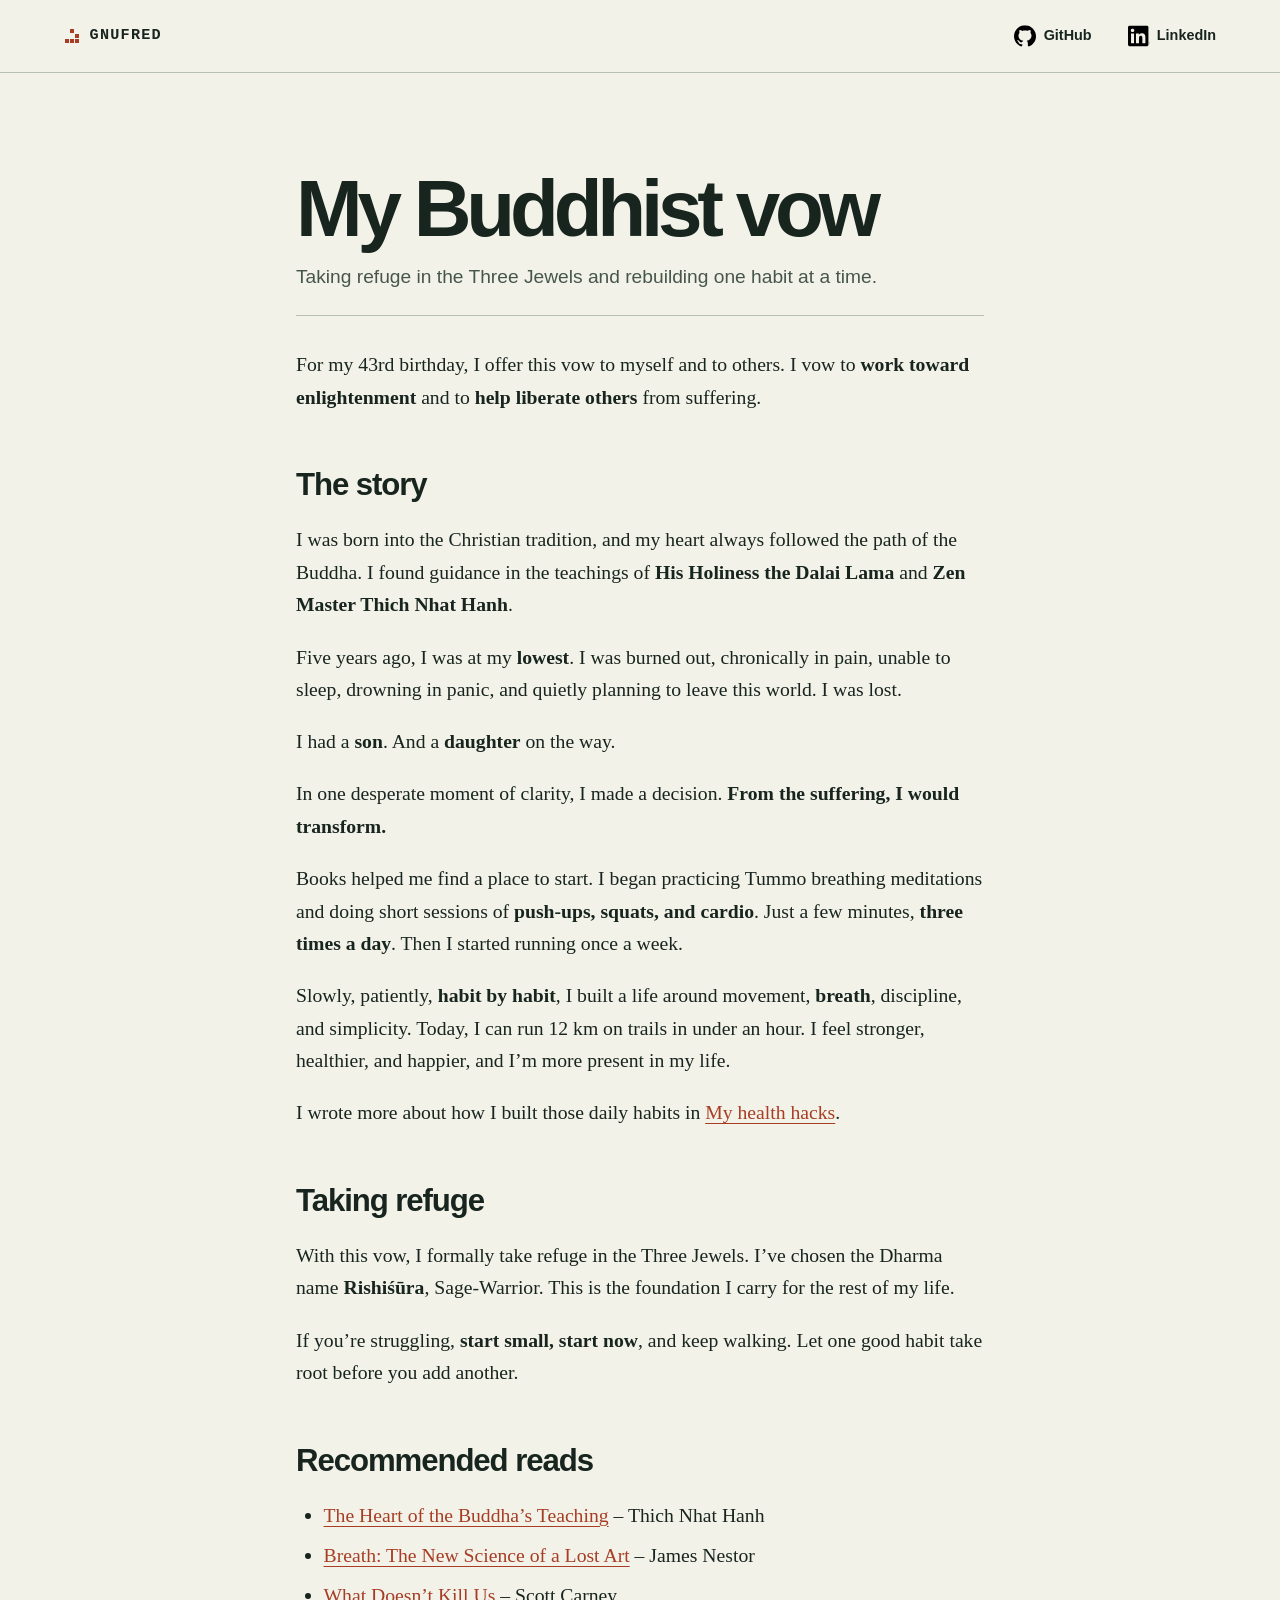
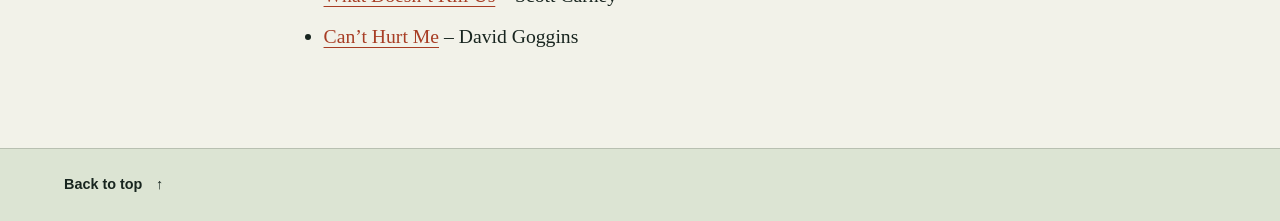
==== docs/buddhist-vow.html @ f377733b "Rename sadhaka" ====
<!doctype html>
<html lang="en">
<head>
  <meta charset="utf-8">
  <meta name="viewport" content="width=device-width, initial-scale=1">
  <meta name="description" content="Taking refuge in the Three Jewels and rebuilding one habit at a time.">
  <meta name="theme-color" content="#f2f2e9" media="(prefers-color-scheme: light)">
  <meta name="theme-color" content="#141e19" media="(prefers-color-scheme: dark)">
  <title>My Buddhist vow · GNUFRED</title>
  <link rel="icon" type="image/png" href="favicon.png">
  <link rel="stylesheet" href="styles.css">
</head>
<body id="top" class="article-page">
  <a class="skip" href="#article">Skip to article</a>
  <header class="site-header">
    <div class="wrap site-bar">
      <a class="wordmark" href="index.html" aria-label="GNUFRED portfolio">GNUFRED</a>
      <nav class="site-links" aria-label="Profile links">
        <a href="https://github.com/gnufred">
          <img class="profile-icon" src="logos/github.svg" alt="" width="22" height="22">
          GitHub
        </a>
        <a href="https://www.linkedin.com/in/gnufred/">
          <img class="profile-icon" src="logos/linkedin.svg" alt="" width="22" height="22">
          LinkedIn
        </a>
      </nav>
    </div>
  </header>

  <main id="article" tabindex="-1">
    <article class="wrap article-content" aria-labelledby="article-title">
      <header class="article-header">
        <h1 id="article-title">My Buddhist vow</h1>
        <p>Taking refuge in the Three Jewels and rebuilding one habit at a time.</p>
      </header>
      <div class="prose">
        <p>For my 43rd birthday, I offer this vow to myself and to others. I vow to <strong>work toward enlightenment</strong> and to <strong>help liberate others</strong> from suffering.</p>
        <h2 id="the-story">The story</h2>
        <p>I was born into the Christian tradition, and my heart always followed the path of the Buddha. I found guidance in the teachings of <strong>His Holiness the Dalai Lama</strong> and <strong>Zen Master Thich Nhat Hanh</strong>.</p>
        <p>Five years ago, I was at my <strong>lowest</strong>. I was burned out, chronically in pain, unable to sleep, drowning in panic, and quietly planning to leave this world. I was lost.</p>
        <p>I had a <strong>son</strong>. And a <strong>daughter</strong> on the way.</p>
        <p>In one desperate moment of clarity, I made a decision. <strong>From the suffering, I would transform.</strong></p>
        <p>Books helped me find a place to start. I began practicing Tummo breathing meditations and doing short sessions of <strong>push-ups, squats, and cardio</strong>. Just a few minutes, <strong>three times a day</strong>. Then I started running once a week.</p>
        <p>Slowly, patiently, <strong>habit by habit</strong>, I built a life around movement, <strong>breath</strong>, discipline, and simplicity. Today, I can run 12 km on trails in under an hour. I feel stronger, healthier, and happier, and I’m more present in my life.</p>
        <p>I wrote more about how I built those daily habits in <a href="health-hacks.html">My health hacks</a>.</p>
        <h2 id="taking-refuge">Taking refuge</h2>
        <p>With this vow, I formally take refuge in the Three Jewels. I’ve chosen the Dharma name <strong>Rishiśūra</strong>, Sage-Warrior. This is the foundation I carry for the rest of my life.</p>
        <p>If you’re struggling, <strong>start small, start now</strong>, and keep walking. Let one good habit take root before you add another.</p>
        <h2 id="recommended-reads">Recommended reads</h2>
        <ul>
        <li><a href="https://plumvillage.org/books/the-heart-of-the-buddhas-teaching">The Heart of the Buddha’s Teaching</a> – Thich Nhat Hanh</li>
        <li><a href="https://www.mrjamesnestor.com/">Breath: The New Science of a Lost Art</a> – James Nestor</li>
        <li><a href="https://www.scottcarney.com/what-doesnt-kill-us">What Doesn’t Kill Us</a> – Scott Carney</li>
        <li><a href="https://www.fnac.com/livre-numerique/a14618738/David-Goggins-Can-t-Hurt-Me">Can’t Hurt Me</a> – David Goggins</li>
        </ul>
      </div>
    </article>
  </main>

  <footer class="site-footer">
    <nav class="wrap site-bar" aria-label="Footer navigation">
      <a href="#top">Back to top&nbsp;<span aria-hidden="true">↑</span></a>
    </nav>
  </footer>
</body>
</html>
---- docs/styles.css ----
:root {
  color-scheme: light;
  --paper: #f2f2e9;
  --ink: #18251f;
  --muted: #46564b;
  --line: #b8c0b1;
  --sage: #dce4d3;
  --moss: #304737;
  --pine: #1b3027;
  --orange: #a73d24;
  --light: #f2f4eb;
  --light-muted: #c6d3c4;
  --button-bg: var(--pine);
  --button-hover: var(--moss);
  --button-ink: var(--light);
  --portrait-line: #a9b6a3;
  --fact-line: #a3b09e;
  --sans: "Helvetica Neue", Arial, sans-serif;
  --mono: "SFMono-Regular", Consolas, "Liberation Mono", monospace;
  --gutter: clamp(1.25rem, 5vw, 4rem);
}

@media screen and (prefers-color-scheme: dark) {
  :root {
    color-scheme: dark;
    --paper: #141e19;
    --ink: #f1f3e9;
    --muted: #bac9bc;
    --line: #4b5e51;
    --sage: #26372d;
    --orange: #efa181;
    --moss: #c4d7bf;
    --pine: #192c23;
    --button-bg: #c4d7bf;
    --button-hover: #d9e7d5;
    --button-ink: #18251f;
    --portrait-line: #526459;
    --fact-line: #596b5d;
  }

  .credential-icon, .profile-icon { filter: invert(1); }
}

*, *::before, *::after { box-sizing: border-box; }

body {
  margin: 0;
  background: var(--paper);
  color: var(--ink);
  font-family: var(--sans);
  line-height: 1.5;
}

a { color: inherit; }

a:focus-visible {
  outline: 2px solid currentColor;
  outline-offset: 5px;
}

.wrap {
  width: min(100% - 2 * var(--gutter), var(--content-width, 73rem));
  margin-inline: auto;
}

.skip {
  position: absolute;
  z-index: 1;
  top: -5rem;
  left: 1rem;
  padding: .65rem 1rem;
  background: var(--ink);
  color: var(--paper);
}

.skip:focus { top: 1rem; }

.home-page .skip {
  z-index: 2;
  background: var(--pine);
  color: var(--light);
}

/* Site header and footer */

.site-header { border-bottom: 1px solid var(--line); }

.site-bar {
  display: flex;
  flex-wrap: wrap;
  align-items: center;
  justify-content: space-between;
  gap: .5rem 2rem;
  min-height: 4.5rem;
}

.site-links {
  display: flex;
  flex-wrap: wrap;
  align-items: center;
  gap: clamp(.75rem, 3vw, 2.25rem);
}

.site-links a, .site-footer a {
  display: inline-flex;
  align-items: center;
  min-height: 2.75rem;
  font-size: .9rem;
  font-weight: 700;
  text-decoration: none;
}

.site-links a { gap: .45rem; }
.profile-icon { flex: none; }

.site-links a:hover, .site-footer a:hover { text-decoration: underline; }

.wordmark {
  display: inline-flex;
  width: fit-content;
  align-items: center;
  gap: .6rem;
  font: 700 .95rem/1 var(--mono);
  letter-spacing: .08em;
  text-decoration: none;
}

.wordmark::before, .story-mark::before {
  content: "";
  flex: none;
  width: 16px;
  height: 16px;
  background: currentColor;
  mask: url("glider.svg") center no-repeat;
}

.wordmark::before { color: var(--orange); }
.article-page .wordmark { min-height: 2.75rem; }

.article-page .site-bar {
  gap: 0 .75rem;
  padding-block: .4rem;
}

.article-page .site-links { gap: 0 clamp(.65rem, 3vw, 2.25rem); }
.article-page .site-footer a { gap: .6rem; }

.article-page .site-footer {
  border-top: 1px solid var(--line);
  background: var(--sage);
}

.site-footer .site-bar { justify-content: flex-start; }

.home-page .site-footer .site-bar {
  min-height: 5.25rem;
  padding-block: .5rem;
}

/* Homepage */

:where(.home-page) :is(h1, h2, h3, p, figure, dl, dd) { margin: 0; }

.hero {
  display: grid;
  grid-template-columns: minmax(0, 1.22fr) minmax(0, 1fr);
  align-items: center;
  gap: clamp(2rem, 7vw, 6rem);
  padding-block: clamp(3.25rem, 7vw, 6rem);
}

.overline {
  font: 700 1.5rem/1.5 var(--mono);
  letter-spacing: .095em;
  text-transform: uppercase;
  display: flex;
  align-items: baseline;
  gap: .65rem;
  color: var(--moss);
}

.overline::before {
  content: "";
  flex: 0 0 1.55rem;
  height: 2px;
  background: var(--orange);
  transform: translateY(-.25em);
  transform: translateY(calc(1px - .5cap));
}

.hero h1 {
  margin-block: .2em .23em;
  font-size: clamp(5rem, 10.6vw, 10rem);
  line-height: .86;
  letter-spacing: -.087em;
}

.hero h1 span { display: block; }
.hero h1 b { color: var(--orange); }

.hero-description {
  max-width: 32ch;
  margin-block: 1.9rem 1.6rem;
  color: var(--muted);
  font-size: clamp(1.06rem, 1.8vw, 1.28rem);
  line-height: 1.5;
}

.primary-link {
  display: inline-flex;
  align-items: center;
  justify-content: space-between;
  gap: 1.5rem;
  min-height: 3rem;
  padding: .7rem 1rem;
  background: var(--button-bg);
  color: var(--button-ink);
  font-size: .9rem;
  font-weight: 700;
  text-decoration: none;
}

.primary-link:hover { background: var(--button-hover); }
.primary-link:focus-visible { outline-color: var(--ink); }

.portrait {
  width: min(100%, 28rem);
  justify-self: end;
}

.portrait-frame {
  position: relative;
  isolation: isolate;
  padding: 0 1rem 1rem 0;
}

.portrait-frame::before {
  content: "";
  position: absolute;
  inset: 1rem 0 0 1rem;
  z-index: -1;
  border: 1px solid var(--portrait-line);
  background: repeating-linear-gradient(135deg, transparent 0 6px, var(--portrait-line) 6px 7px);
}

.portrait-tint {
  overflow: hidden;
  aspect-ratio: 1.06;
  background: #c5d8bb;
}

.portrait img {
  display: block;
  width: 100%;
  height: 100%;
  object-fit: cover;
  object-position: center 42%;
  filter: grayscale(1) contrast(1.05);
  mix-blend-mode: multiply;
}

.credentials {
  padding-block: 2.1rem clamp(3.5rem, 7vw, 5.25rem);
  border-top: 1px solid var(--line);
}

.section-title {
  font-size: clamp(2.1rem, 4.5vw, 3.55rem);
  line-height: .99;
  letter-spacing: -.065em;
}

.credential-list {
  margin: 1.6rem 0 0;
  padding: 0;
  list-style: none;
}

.credential {
  display: grid;
  grid-template-columns: 2.5rem minmax(0, 1fr);
  align-items: center;
  gap: clamp(.75rem, 2vw, 1.25rem);
  padding-block: .9rem;
}

.credential-icon { justify-self: center; }

.credential h3 {
  font-size: clamp(1.05rem, 2vw, 1.35rem);
  line-height: 1.25;
  letter-spacing: -.025em;
}

.credential h3 a {
  text-decoration-color: var(--line);
  text-underline-offset: .16em;
}

.credential h3 a:is(:hover, :focus-visible) {
  color: var(--orange);
  text-decoration-color: currentColor;
}

.credential-meta {
  margin-top: .2rem;
  color: var(--muted);
  font-size: .9rem;
}

.story-title {
  font-size: clamp(1.45rem, 3vw, 2.05rem);
  font-weight: 700;
  line-height: 1.15;
  letter-spacing: -.035em;
}

.writing {
  padding-block: clamp(3.35rem, 7vw, 5.5rem);
  background: var(--pine);
  color: var(--light);
}

.section-grid {
  display: grid;
  grid-template-columns: minmax(0, 1fr) minmax(0, 2.2fr);
  align-items: start;
  gap: 1.6rem clamp(2rem, 5vw, 4rem);
}

.stories { border-top: 1px solid #718676; }

.story-link {
  display: grid;
  grid-template-columns: minmax(0, 1fr) auto;
  align-items: center;
  gap: .25rem 1rem;
  padding-block: 1.25rem;
  border-bottom: 1px solid #718676;
  text-decoration: none;
}

.story-link:hover .story-title { text-decoration: underline; text-underline-offset: .16em; }

.story-description {
  grid-column: 1;
  color: var(--light-muted);
  font-size: .95rem;
}

.story-mark {
  display: grid;
  place-items: center;
  grid-column: 2;
  grid-row: 1 / span 2;
  width: 2.25rem;
  height: 2.25rem;
  border: 1px solid #718676;
  border-radius: 50%;
}

.story-link:is(:hover, :focus-visible) .story-mark {
  border-color: var(--light);
  background: var(--light);
  color: var(--pine);
}

.about {
  padding-block: clamp(3.35rem, 7vw, 5.5rem);
  background: var(--sage);
}

.facts {
  display: grid;
  grid-template-columns: repeat(3, minmax(0, 1fr));
  gap: 1.3rem 1rem;
}

.facts div {
  display: flex;
  flex-direction: column-reverse;
  justify-content: flex-end;
  gap: .25rem;
  padding-top: .75rem;
  border-top: 1px solid var(--fact-line);
}

.facts dt { color: var(--muted); font-size: .9rem; }

.facts dd {
  font-size: clamp(1.7rem, 3.3vw, 2.6rem);
  font-weight: 700;
  line-height: 1.1;
  letter-spacing: -.055em;
  font-variant-numeric: tabular-nums;
}

/* Articles */

.article-content {
  --content-width: 43rem;
  padding-block: clamp(2.75rem, 8vw, 6rem);
  overflow-wrap: anywhere;
}

.article-header {
  margin-bottom: 2rem;
  padding-bottom: 1.5rem;
  border-bottom: 1px solid var(--line);
}

.article-header h1 {
  margin: 0;
  font-size: clamp(2.65rem, 7vw, 5rem);
  line-height: .99;
  letter-spacing: -.065em;
}

.article-header p {
  margin: .9rem 0 0;
  color: var(--muted);
  font-size: clamp(1rem, 2.25vw, 1.2rem);
}

.prose {
  font: clamp(1.1rem, 2.4vw, 1.23rem)/1.65 Georgia, "Times New Roman", serif;
}

.prose :is(h2, h3) {
  margin: 1.7em 0 .45em;
  font-family: var(--sans);
  line-height: 1.2;
  letter-spacing: -.035em;
}

.prose h2 { font-size: clamp(1.45rem, 3.5vw, 1.95rem); }
.prose h3 { font-size: 1.25rem; }
.prose > :first-child { margin-top: 0; }
.prose > :last-child { margin-bottom: 0; }
.prose :is(ul, ol) { padding-inline-start: 1.4em; }
.prose li + li { margin-top: .4em; }

.prose a {
  color: var(--orange);
  text-underline-offset: .18em;
}

.prose a:hover { text-decoration-thickness: .13em; }

.prose hr {
  margin-block: 2rem;
  border: 0;
  border-top: 1px solid var(--line);
}

@media (max-width: 53rem) {
  .hero { gap: 2rem; }
  .hero h1 { font-size: clamp(4.6rem, 11.8vw, 7rem); }
  .section-grid { grid-template-columns: 1fr; }
}

@media (max-width: 38rem) {
  .hero { grid-template-columns: 1fr; }
  .hero h1 { font-size: clamp(4.3rem, 15vw, 6rem); }
  .portrait { width: min(100%, 24rem); justify-self: start; }
  .facts { grid-template-columns: repeat(2, minmax(0, 1fr)); }
}

@media (max-width: 28rem) {
  .home-page .site-header .site-bar { column-gap: .65rem; }
  .home-page .site-header .site-links { gap: .65rem; }
}

@media print {
  .home-page {
    --paper: white;
    --ink: black;
    --muted: #333;
    --sage: white;
    --pine: white;
    --light: black;
    --light-muted: #333;
  }

  .article-page { background: white; color: black; }
  .site-header, .skip, .primary-link, .story-mark, .article-page .site-footer { display: none; }
  .hero, .writing, .about { padding-block: 1rem; }
  .hero h1 { font-size: 4.5rem; }
  .article-content { padding-block: 0; }
}
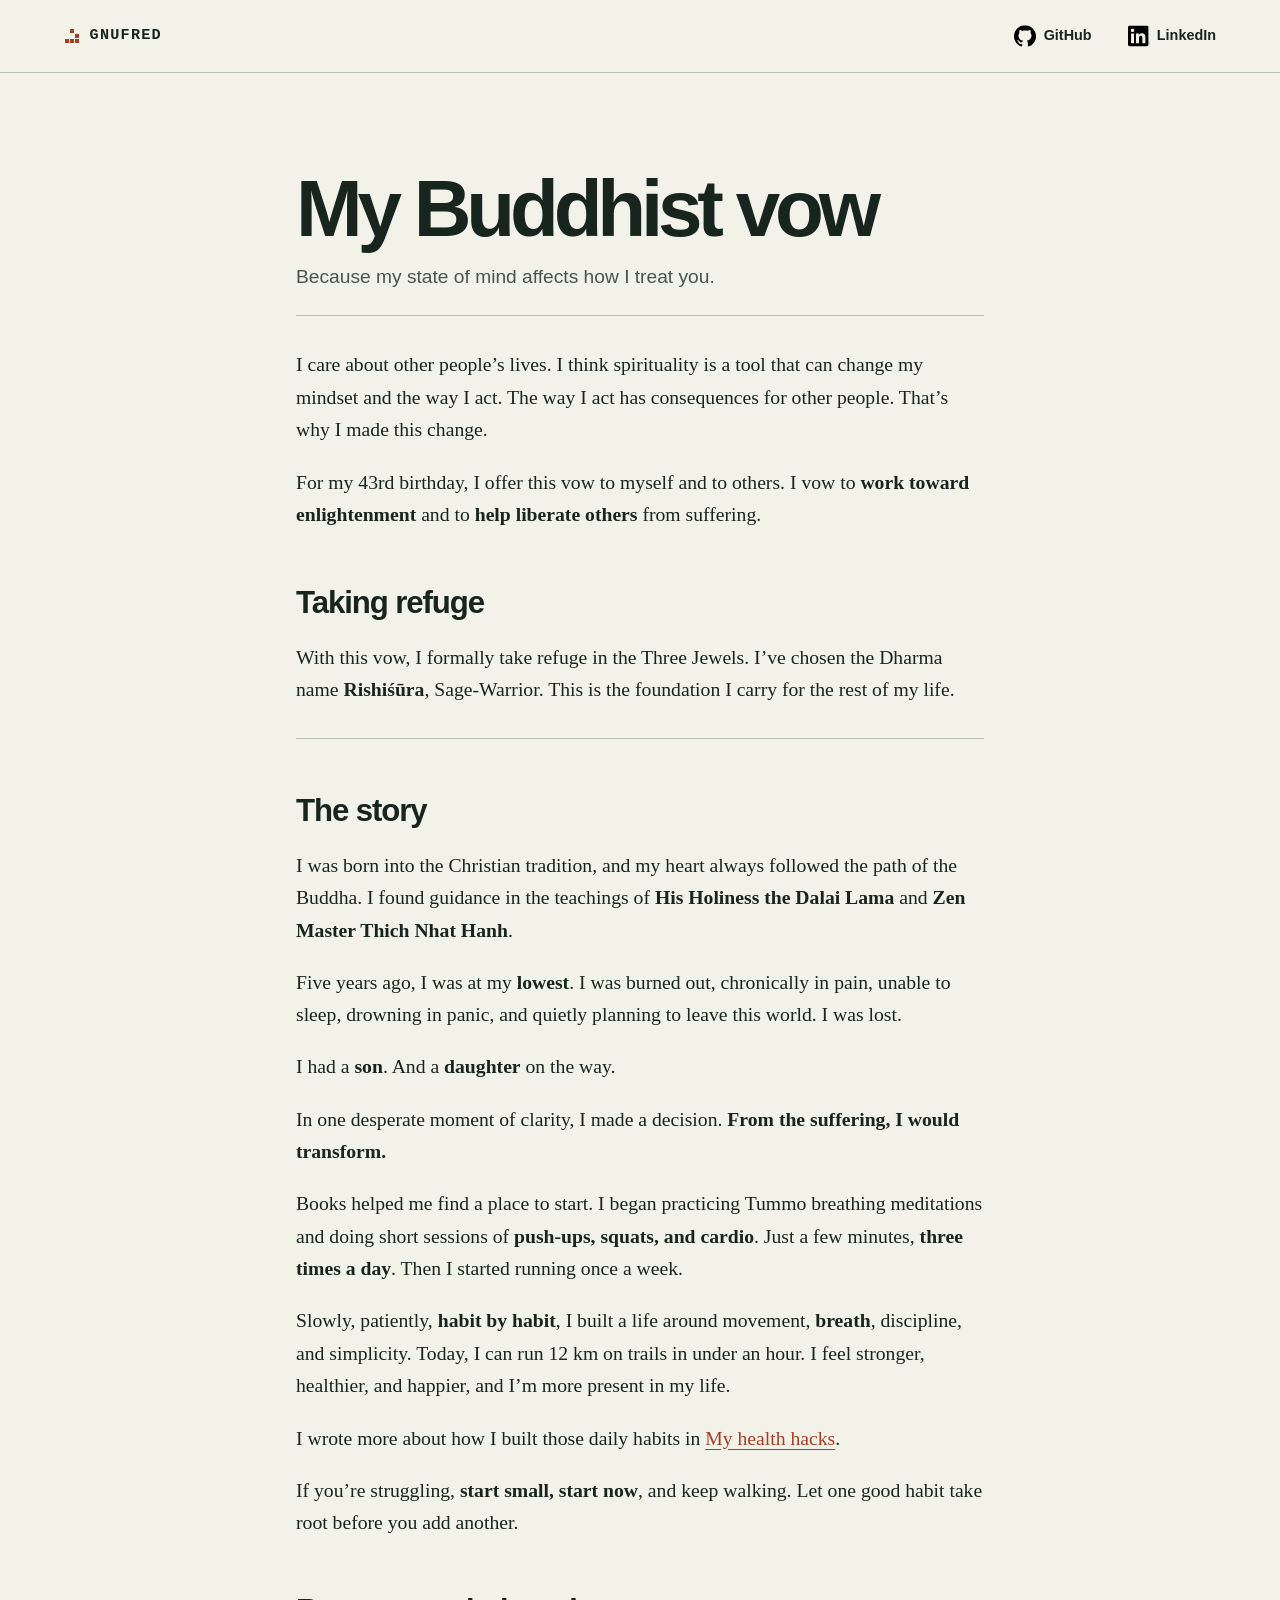
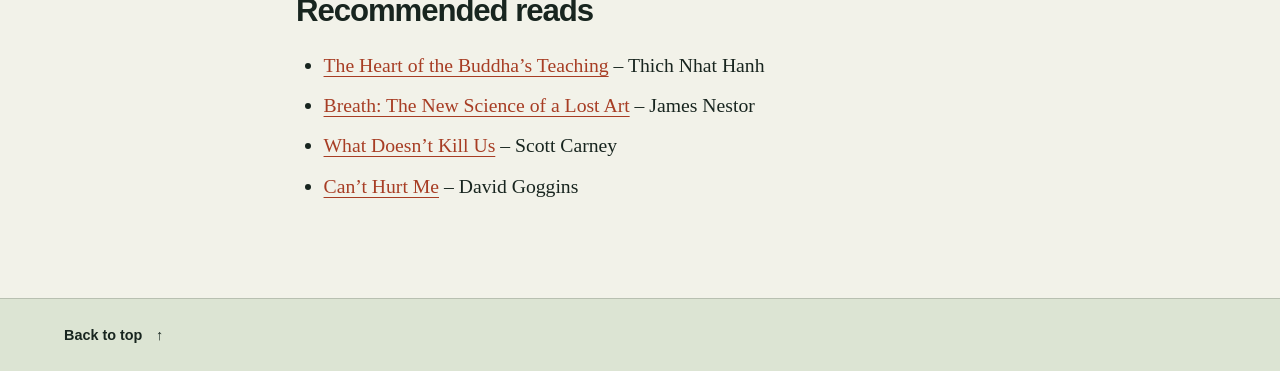
==== commit 65e27794: "Reworked my buddhist explainer" ====
--- a/docs/buddhist-vow.html
+++ b/docs/buddhist-vow.html
@@ -3,7 +3,7 @@
 <head>
   <meta charset="utf-8">
   <meta name="viewport" content="width=device-width, initial-scale=1">
-  <meta name="description" content="Taking refuge in the Three Jewels and rebuilding one habit at a time.">
+  <meta name="description" content="Because my state of mind affects how I treat you.">
   <meta name="theme-color" content="#f2f2e9" media="(prefers-color-scheme: light)">
   <meta name="theme-color" content="#141e19" media="(prefers-color-scheme: dark)">
   <title>My Buddhist vow · GNUFRED</title>
@@ -32,10 +32,14 @@
     <article class="wrap article-content" aria-labelledby="article-title">
       <header class="article-header">
         <h1 id="article-title">My Buddhist vow</h1>
-        <p>Taking refuge in the Three Jewels and rebuilding one habit at a time.</p>
+        <p>Because my state of mind affects how I treat you.</p>
       </header>
       <div class="prose">
+        <p>I care about other people’s lives. I think spirituality is a tool that can change my mindset and the way I act. The way I act has consequences for other people. That’s why I made this change.</p>
         <p>For my 43rd birthday, I offer this vow to myself and to others. I vow to <strong>work toward enlightenment</strong> and to <strong>help liberate others</strong> from suffering.</p>
+        <h2 id="taking-refuge">Taking refuge</h2>
+        <p>With this vow, I formally take refuge in the Three Jewels. I’ve chosen the Dharma name <strong>Rishiśūra</strong>, Sage-Warrior. This is the foundation I carry for the rest of my life.</p>
+        <hr>
         <h2 id="the-story">The story</h2>
         <p>I was born into the Christian tradition, and my heart always followed the path of the Buddha. I found guidance in the teachings of <strong>His Holiness the Dalai Lama</strong> and <strong>Zen Master Thich Nhat Hanh</strong>.</p>
         <p>Five years ago, I was at my <strong>lowest</strong>. I was burned out, chronically in pain, unable to sleep, drowning in panic, and quietly planning to leave this world. I was lost.</p>
@@ -44,8 +48,6 @@
         <p>Books helped me find a place to start. I began practicing Tummo breathing meditations and doing short sessions of <strong>push-ups, squats, and cardio</strong>. Just a few minutes, <strong>three times a day</strong>. Then I started running once a week.</p>
         <p>Slowly, patiently, <strong>habit by habit</strong>, I built a life around movement, <strong>breath</strong>, discipline, and simplicity. Today, I can run 12 km on trails in under an hour. I feel stronger, healthier, and happier, and I’m more present in my life.</p>
         <p>I wrote more about how I built those daily habits in <a href="health-hacks.html">My health hacks</a>.</p>
-        <h2 id="taking-refuge">Taking refuge</h2>
-        <p>With this vow, I formally take refuge in the Three Jewels. I’ve chosen the Dharma name <strong>Rishiśūra</strong>, Sage-Warrior. This is the foundation I carry for the rest of my life.</p>
         <p>If you’re struggling, <strong>start small, start now</strong>, and keep walking. Let one good habit take root before you add another.</p>
         <h2 id="recommended-reads">Recommended reads</h2>
         <ul>
--- a/docs/styles.css
+++ b/docs/styles.css
@@ -195,14 +195,14 @@
   letter-spacing: -.087em;
 }
 
-.hero h1 span { display: block; }
 .hero h1 b { color: var(--orange); }
 
 .hero-description {
   max-width: 32ch;
   margin-block: 1.9rem 1.6rem;
   color: var(--muted);
-  font-size: clamp(1.06rem, 1.8vw, 1.28rem);
+  color: color-mix(in srgb, var(--muted) 75%, var(--ink));
+  font-size: clamp(1.125rem, 2vw, 1.4rem);
   line-height: 1.5;
 }
 
@@ -224,7 +224,7 @@
 .primary-link:focus-visible { outline-color: var(--ink); }
 
 .portrait {
-  width: min(100%, 28rem);
+  width: min(100%, 22rem);
   justify-self: end;
 }
 
@@ -315,7 +315,7 @@
   letter-spacing: -.035em;
 }
 
-.writing {
+.more {
   padding-block: clamp(3.35rem, 7vw, 5.5rem);
   background: var(--pine);
   color: var(--light);
@@ -462,7 +462,7 @@
 @media (max-width: 38rem) {
   .hero { grid-template-columns: 1fr; }
   .hero h1 { font-size: clamp(4.3rem, 15vw, 6rem); }
-  .portrait { width: min(100%, 24rem); justify-self: start; }
+  .portrait { width: min(100%, 20rem); justify-self: start; }
   .facts { grid-template-columns: repeat(2, minmax(0, 1fr)); }
 }
 
@@ -484,7 +484,7 @@
 
   .article-page { background: white; color: black; }
   .site-header, .skip, .primary-link, .story-mark, .article-page .site-footer { display: none; }
-  .hero, .writing, .about { padding-block: 1rem; }
+  .hero, .more, .about { padding-block: 1rem; }
   .hero h1 { font-size: 4.5rem; }
   .article-content { padding-block: 0; }
 }
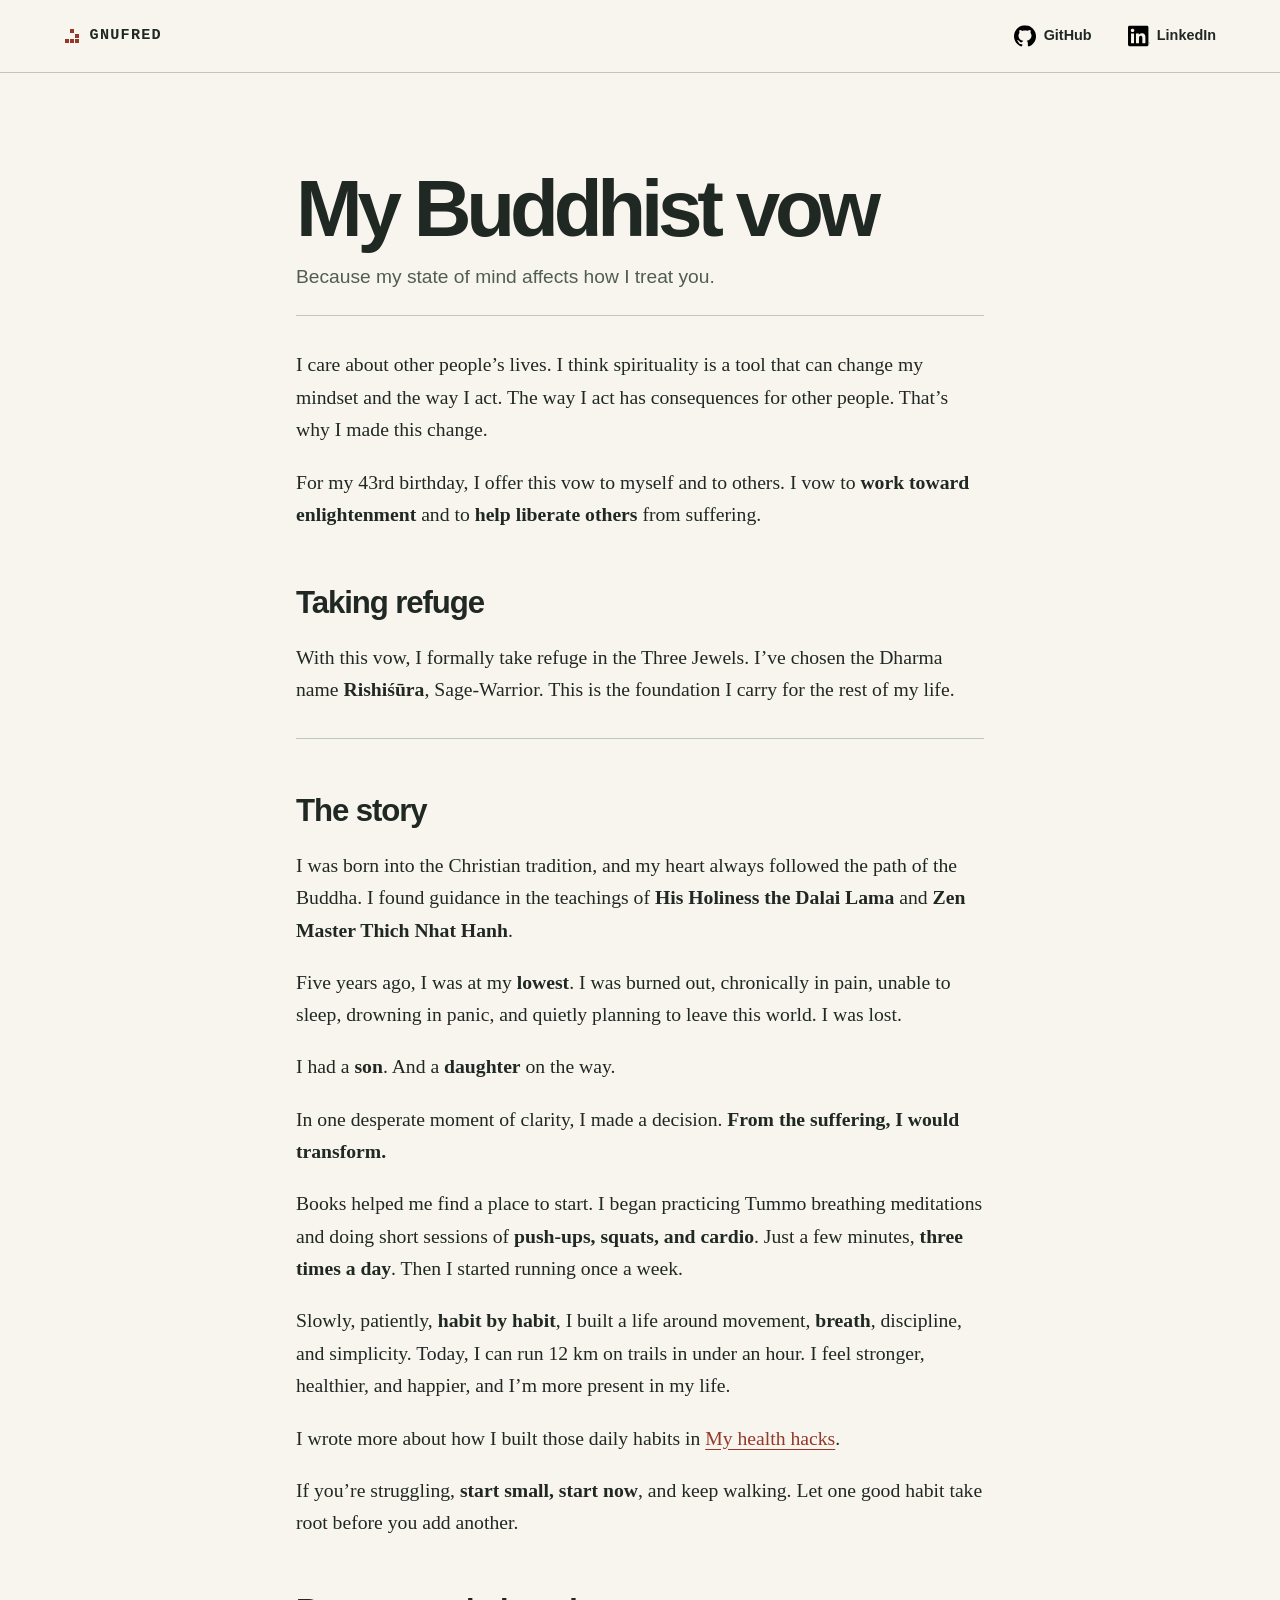
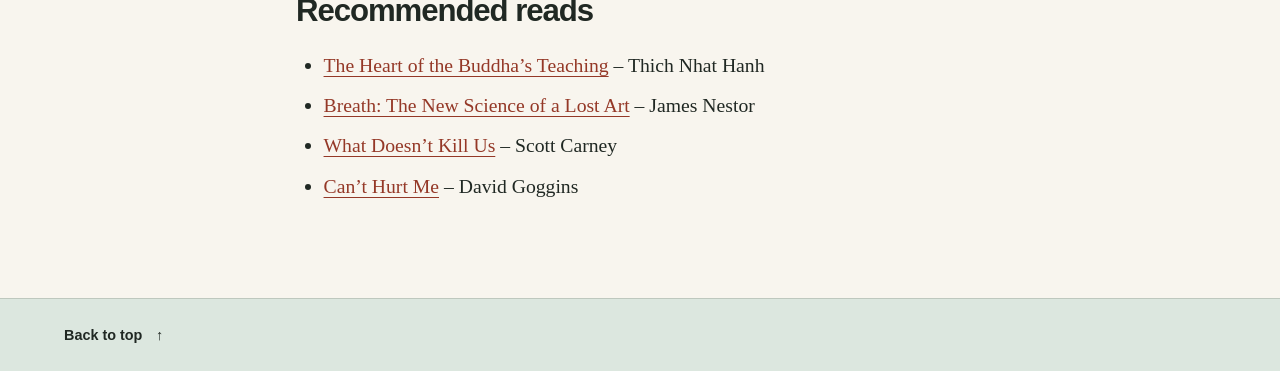
==== commit 4cc50082: "Refine light and dark color palettes" ====
--- a/docs/buddhist-vow.html
+++ b/docs/buddhist-vow.html
@@ -4,8 +4,8 @@
   <meta charset="utf-8">
   <meta name="viewport" content="width=device-width, initial-scale=1">
   <meta name="description" content="Because my state of mind affects how I treat you.">
-  <meta name="theme-color" content="#f2f2e9" media="(prefers-color-scheme: light)">
-  <meta name="theme-color" content="#141e19" media="(prefers-color-scheme: dark)">
+  <meta name="theme-color" content="#f8f5ee" media="(prefers-color-scheme: light)">
+  <meta name="theme-color" content="#191d1b" media="(prefers-color-scheme: dark)">
   <title>My Buddhist vow · GNUFRED</title>
   <link rel="icon" type="image/png" href="favicon.png">
   <link rel="stylesheet" href="styles.css">
--- a/docs/styles.css
+++ b/docs/styles.css
@@ -1,20 +1,25 @@
 :root {
   color-scheme: light;
-  --paper: #f2f2e9;
-  --ink: #18251f;
-  --muted: #46564b;
-  --line: #b8c0b1;
-  --sage: #dce4d3;
-  --moss: #304737;
-  --pine: #1b3027;
-  --orange: #a73d24;
-  --light: #f2f4eb;
-  --light-muted: #c6d3c4;
+  --paper: #f8f5ee;
+  --ink: #202823;
+  --muted: #4f5d54;
+  --line: #bec8be;
+  --sage: #dce7df;
+  --moss: #345244;
+  --pine: #203d32;
+  --orange: #943827;
+  --light: #f6f4eb;
+  --light-muted: #ccd9d1;
   --button-bg: var(--pine);
   --button-hover: var(--moss);
   --button-ink: var(--light);
-  --portrait-line: #a9b6a3;
-  --fact-line: #a3b09e;
+  --portrait-line: #a8b7ab;
+  --portrait-tint: #ccd9c7;
+  --fact-line: #aab9ae;
+  --credential-underline: #6c7b71;
+  --story-line: #879b8e;
+  --story-accent: #f4aa8b;
+  --link-visited: #795770;
   --sans: "Helvetica Neue", Arial, sans-serif;
   --mono: "SFMono-Regular", Consolas, "Liberation Mono", monospace;
   --gutter: clamp(1.25rem, 5vw, 4rem);
@@ -23,19 +28,22 @@
 @media screen and (prefers-color-scheme: dark) {
   :root {
     color-scheme: dark;
-    --paper: #141e19;
-    --ink: #f1f3e9;
-    --muted: #bac9bc;
-    --line: #4b5e51;
-    --sage: #26372d;
-    --orange: #efa181;
-    --moss: #c4d7bf;
-    --pine: #192c23;
+    --paper: #191d1b;
+    --ink: #f0eee6;
+    --muted: #b9c5bc;
+    --line: #4c5b52;
+    --sage: #26322b;
+    --orange: #f4aa8b;
+    --moss: #b0c9ba;
+    --pine: #2b463a;
     --button-bg: #c4d7bf;
     --button-hover: #d9e7d5;
     --button-ink: #18251f;
-    --portrait-line: #526459;
-    --fact-line: #596b5d;
+    --portrait-line: #56685d;
+    --portrait-tint: #acbfae;
+    --fact-line: #5d7065;
+    --credential-underline: #90a497;
+    --link-visited: #b79cc4;
   }
 
   .credential-icon, .profile-icon { filter: invert(1); }
@@ -54,7 +62,7 @@
 a { color: inherit; }
 
 a:focus-visible {
-  outline: 2px solid currentColor;
+  outline: 2px solid var(--ink);
   outline-offset: 5px;
 }
 
@@ -246,7 +254,7 @@
 .portrait-tint {
   overflow: hidden;
   aspect-ratio: 1.06;
-  background: #c5d8bb;
+  background: var(--portrait-tint);
 }
 
 .portrait img {
@@ -293,13 +301,15 @@
 }
 
 .credential h3 a {
-  text-decoration-color: var(--line);
+  text-decoration-line: underline;
+  text-decoration-color: var(--credential-underline);
   text-underline-offset: .16em;
 }
 
 .credential h3 a:is(:hover, :focus-visible) {
   color: var(--orange);
   text-decoration-color: currentColor;
+  text-decoration-thickness: .13em;
 }
 
 .credential-meta {
@@ -321,6 +331,8 @@
   color: var(--light);
 }
 
+.more a:focus-visible { outline-color: var(--light); }
+
 .section-grid {
   display: grid;
   grid-template-columns: minmax(0, 1fr) minmax(0, 2.2fr);
@@ -328,7 +340,7 @@
   gap: 1.6rem clamp(2rem, 5vw, 4rem);
 }
 
-.stories { border-top: 1px solid #718676; }
+.stories { border-top: 1px solid var(--story-line); }
 
 .story-link {
   display: grid;
@@ -336,11 +348,14 @@
   align-items: center;
   gap: .25rem 1rem;
   padding-block: 1.25rem;
-  border-bottom: 1px solid #718676;
+  border-bottom: 1px solid var(--story-line);
   text-decoration: none;
 }
 
-.story-link:hover .story-title { text-decoration: underline; text-underline-offset: .16em; }
+.story-link:is(:hover, :focus-visible) .story-title {
+  text-decoration: underline;
+  text-underline-offset: .16em;
+}
 
 .story-description {
   grid-column: 1;
@@ -355,8 +370,9 @@
   grid-row: 1 / span 2;
   width: 2.25rem;
   height: 2.25rem;
-  border: 1px solid #718676;
+  border: 1px solid var(--story-line);
   border-radius: 50%;
+  color: var(--story-accent);
 }
 
 .story-link:is(:hover, :focus-visible) .story-mark {
@@ -442,10 +458,12 @@
 
 .prose a {
   color: var(--orange);
+  text-decoration-line: underline;
   text-underline-offset: .18em;
 }
 
-.prose a:hover { text-decoration-thickness: .13em; }
+.prose a:visited { color: var(--link-visited); }
+.prose a:is(:hover, :focus-visible) { text-decoration-thickness: .13em; }
 
 .prose hr {
   margin-block: 2rem;
@@ -469,6 +487,19 @@
 @media (max-width: 28rem) {
   .home-page .site-header .site-bar { column-gap: .65rem; }
   .home-page .site-header .site-links { gap: .65rem; }
+}
+
+@media (forced-colors: active) {
+  .story-link .story-title {
+    text-decoration: underline;
+    text-underline-offset: .16em;
+  }
+
+  /* Keep the masked gliders visible in the user's palette. */
+  .wordmark::before, .story-mark::before {
+    forced-color-adjust: none;
+    background-color: LinkText;
+  }
 }
 
 @media print {
@@ -487,4 +518,6 @@
   .hero, .more, .about { padding-block: 1rem; }
   .hero h1 { font-size: 4.5rem; }
   .article-content { padding-block: 0; }
-}
+  .prose a, .prose a:visited { color: inherit; }
+  .credential h3 a { text-decoration-color: currentColor; }
+}
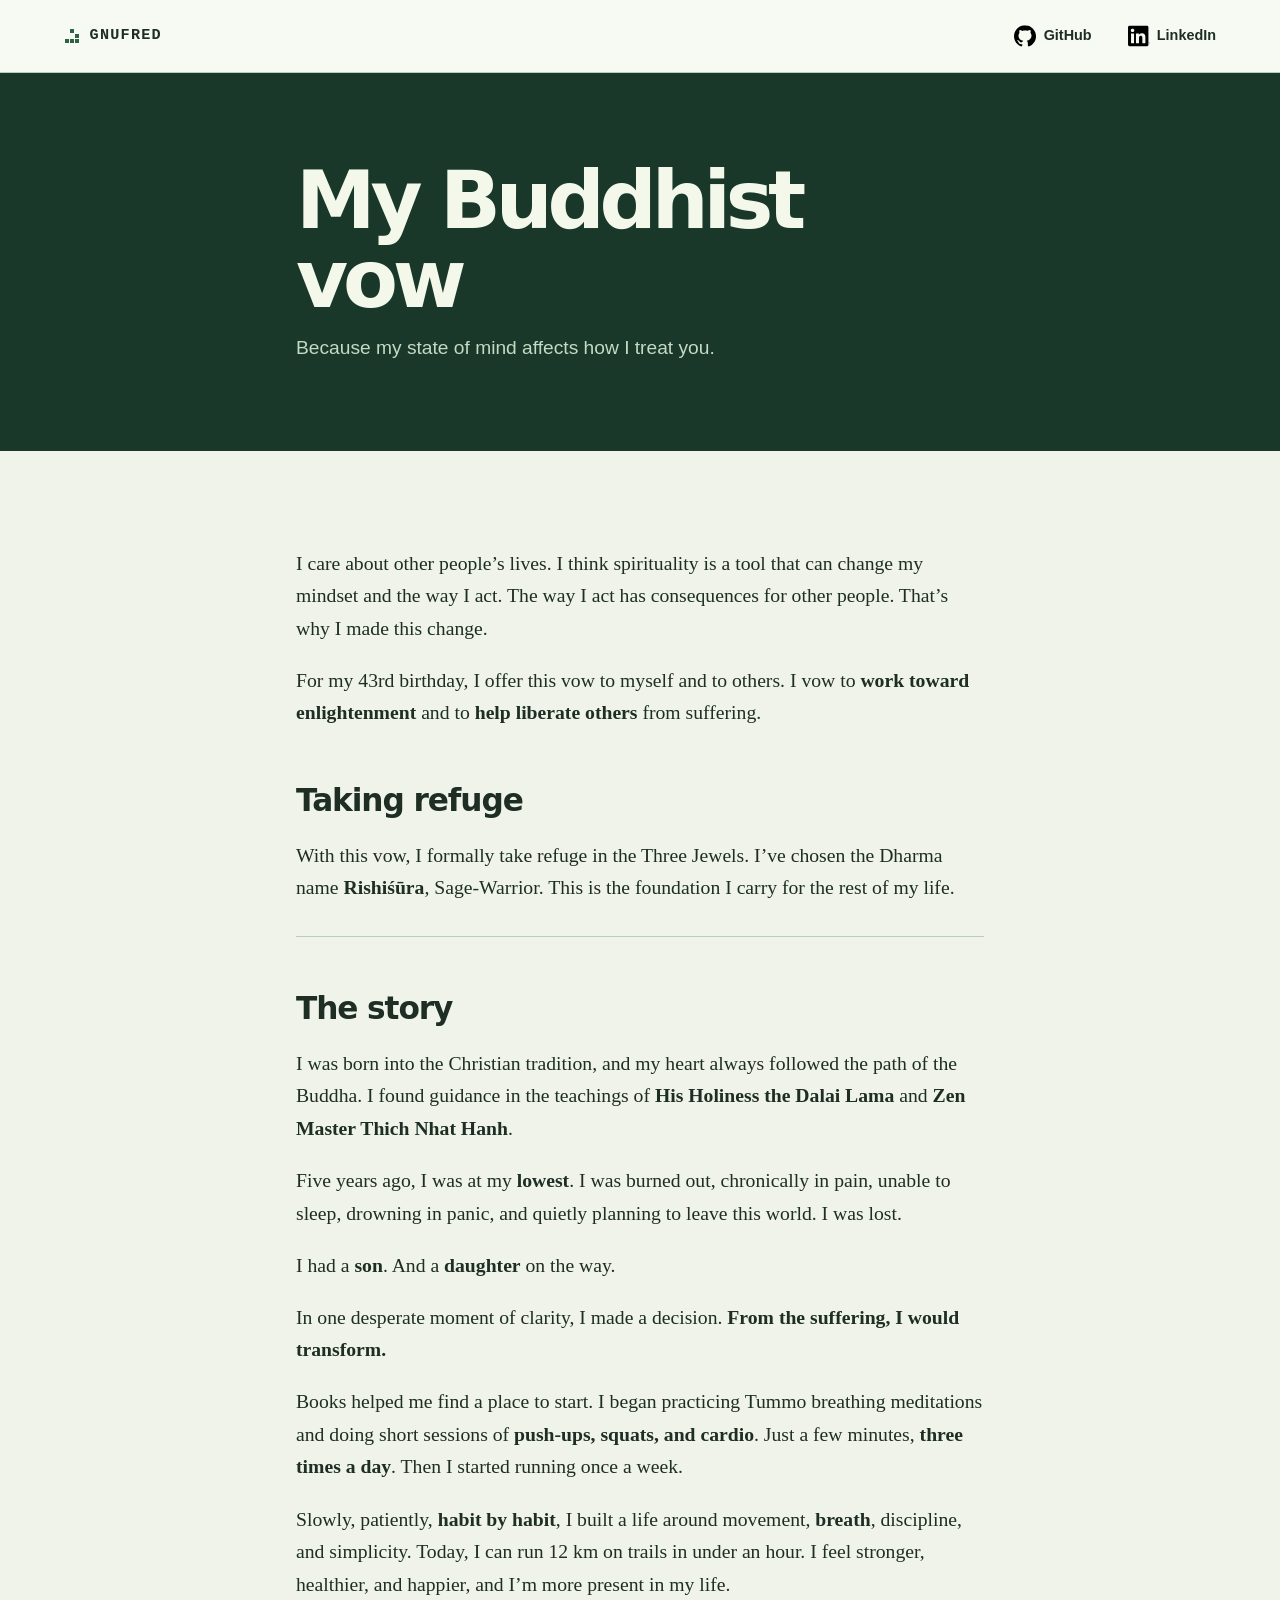
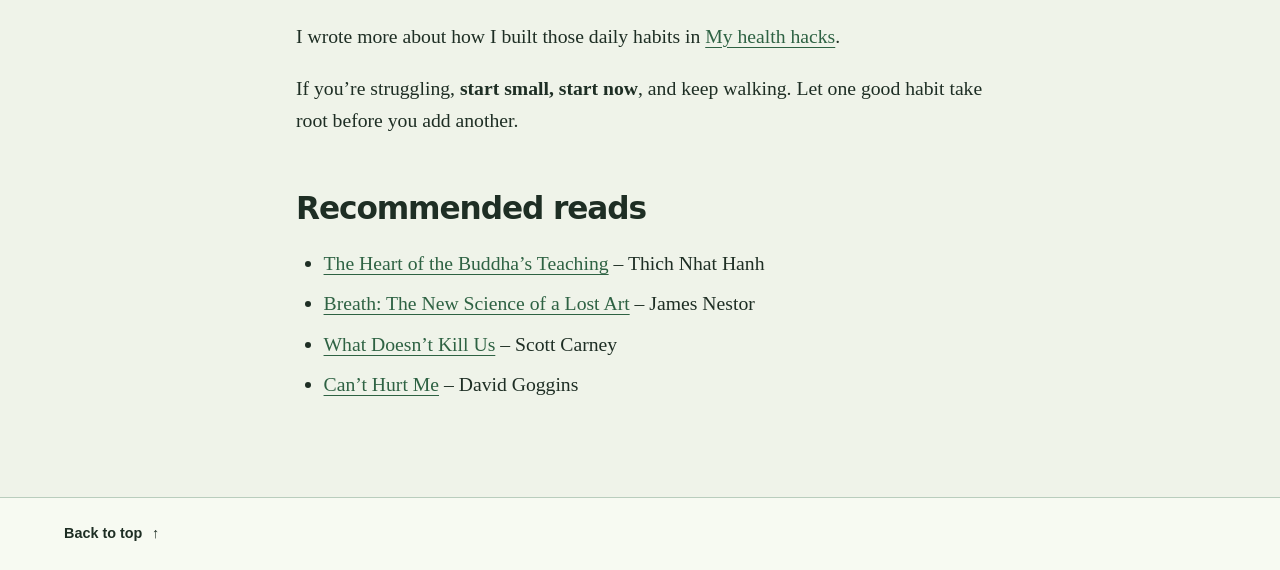
==== commit 196056a7: "Apply Canopy theme across portfolio" ====
--- a/docs/buddhist-vow.html
+++ b/docs/buddhist-vow.html
@@ -4,24 +4,25 @@
   <meta charset="utf-8">
   <meta name="viewport" content="width=device-width, initial-scale=1">
   <meta name="description" content="Because my state of mind affects how I treat you.">
-  <meta name="theme-color" content="#f8f5ee" media="(prefers-color-scheme: light)">
-  <meta name="theme-color" content="#191d1b" media="(prefers-color-scheme: dark)">
+  <meta name="theme-color" content="#f7faf2" media="(prefers-color-scheme: light)">
+  <meta name="theme-color" content="#1b2921" media="(prefers-color-scheme: dark)">
   <title>My Buddhist vow · GNUFRED</title>
   <link rel="icon" type="image/png" href="favicon.png">
   <link rel="stylesheet" href="styles.css">
 </head>
-<body id="top" class="article-page">
+<body id="top">
   <a class="skip" href="#article">Skip to article</a>
+
   <header class="site-header">
     <div class="wrap site-bar">
       <a class="wordmark" href="index.html" aria-label="GNUFRED portfolio">GNUFRED</a>
       <nav class="site-links" aria-label="Profile links">
         <a href="https://github.com/gnufred">
-          <img class="profile-icon" src="logos/github.svg" alt="" width="22" height="22">
+          <img src="logos/github.svg" alt="" width="22" height="22">
           GitHub
         </a>
         <a href="https://www.linkedin.com/in/gnufred/">
-          <img class="profile-icon" src="logos/linkedin.svg" alt="" width="22" height="22">
+          <img src="logos/linkedin.svg" alt="" width="22" height="22">
           LinkedIn
         </a>
       </nav>
@@ -29,32 +30,75 @@
   </header>
 
   <main id="article" tabindex="-1">
-    <article class="wrap article-content" aria-labelledby="article-title">
-      <header class="article-header">
-        <h1 id="article-title">My Buddhist vow</h1>
-        <p>Because my state of mind affects how I treat you.</p>
+    <article aria-labelledby="article-title">
+      <header class="article-header forest-band">
+        <div class="wrap article-column">
+          <h1 id="article-title">My Buddhist vow</h1>
+          <p>Because my state of mind affects how I treat you.</p>
+        </div>
       </header>
-      <div class="prose">
-        <p>I care about other people’s lives. I think spirituality is a tool that can change my mindset and the way I act. The way I act has consequences for other people. That’s why I made this change.</p>
-        <p>For my 43rd birthday, I offer this vow to myself and to others. I vow to <strong>work toward enlightenment</strong> and to <strong>help liberate others</strong> from suffering.</p>
+
+      <div class="wrap article-column prose">
+        <p>
+          I care about other people’s lives. I think spirituality is a tool that can change my mindset and
+          the way I act. The way I act has consequences for other people. That’s why I made this change.
+        </p>
+        <p>
+          For my 43rd birthday, I offer this vow to myself and to others. I vow to <strong>work toward
+          enlightenment</strong> and to <strong>help liberate others</strong> from suffering.
+        </p>
+
         <h2 id="taking-refuge">Taking refuge</h2>
-        <p>With this vow, I formally take refuge in the Three Jewels. I’ve chosen the Dharma name <strong>Rishiśūra</strong>, Sage-Warrior. This is the foundation I carry for the rest of my life.</p>
+        <p>
+          With this vow, I formally take refuge in the Three Jewels. I’ve chosen the Dharma name
+          <strong>Rishiśūra</strong>, Sage-Warrior. This is the foundation I carry for the rest of my life.
+        </p>
+
         <hr>
+
         <h2 id="the-story">The story</h2>
-        <p>I was born into the Christian tradition, and my heart always followed the path of the Buddha. I found guidance in the teachings of <strong>His Holiness the Dalai Lama</strong> and <strong>Zen Master Thich Nhat Hanh</strong>.</p>
-        <p>Five years ago, I was at my <strong>lowest</strong>. I was burned out, chronically in pain, unable to sleep, drowning in panic, and quietly planning to leave this world. I was lost.</p>
+        <p>
+          I was born into the Christian tradition, and my heart always followed the path of the Buddha. I
+          found guidance in the teachings of <strong>His Holiness the Dalai Lama</strong> and <strong>Zen
+          Master Thich Nhat Hanh</strong>.
+        </p>
+        <p>
+          Five years ago, I was at my <strong>lowest</strong>. I was burned out, chronically in pain, unable
+          to sleep, drowning in panic, and quietly planning to leave this world. I was lost.
+        </p>
         <p>I had a <strong>son</strong>. And a <strong>daughter</strong> on the way.</p>
-        <p>In one desperate moment of clarity, I made a decision. <strong>From the suffering, I would transform.</strong></p>
-        <p>Books helped me find a place to start. I began practicing Tummo breathing meditations and doing short sessions of <strong>push-ups, squats, and cardio</strong>. Just a few minutes, <strong>three times a day</strong>. Then I started running once a week.</p>
-        <p>Slowly, patiently, <strong>habit by habit</strong>, I built a life around movement, <strong>breath</strong>, discipline, and simplicity. Today, I can run 12 km on trails in under an hour. I feel stronger, healthier, and happier, and I’m more present in my life.</p>
+        <p>
+          In one desperate moment of clarity, I made a decision. <strong>From the suffering, I would
+          transform.</strong>
+        </p>
+        <p>
+          Books helped me find a place to start. I began practicing Tummo breathing meditations and doing
+          short sessions of <strong>push-ups, squats, and cardio</strong>. Just a few minutes, <strong>three
+          times a day</strong>. Then I started running once a week.
+        </p>
+        <p>
+          Slowly, patiently, <strong>habit by habit</strong>, I built a life around movement,
+          <strong>breath</strong>, discipline, and simplicity. Today, I can run 12 km on trails in under an
+          hour. I feel stronger, healthier, and happier, and I’m more present in my life.
+        </p>
         <p>I wrote more about how I built those daily habits in <a href="health-hacks.html">My health hacks</a>.</p>
-        <p>If you’re struggling, <strong>start small, start now</strong>, and keep walking. Let one good habit take root before you add another.</p>
+        <p>
+          If you’re struggling, <strong>start small, start now</strong>, and keep walking. Let one good
+          habit take root before you add another.
+        </p>
+
         <h2 id="recommended-reads">Recommended reads</h2>
         <ul>
-        <li><a href="https://plumvillage.org/books/the-heart-of-the-buddhas-teaching">The Heart of the Buddha’s Teaching</a> – Thich Nhat Hanh</li>
-        <li><a href="https://www.mrjamesnestor.com/">Breath: The New Science of a Lost Art</a> – James Nestor</li>
-        <li><a href="https://www.scottcarney.com/what-doesnt-kill-us">What Doesn’t Kill Us</a> – Scott Carney</li>
-        <li><a href="https://www.fnac.com/livre-numerique/a14618738/David-Goggins-Can-t-Hurt-Me">Can’t Hurt Me</a> – David Goggins</li>
+          <li>
+            <a href="https://plumvillage.org/books/the-heart-of-the-buddhas-teaching">The Heart of the
+            Buddha’s Teaching</a> – Thich Nhat Hanh
+          </li>
+          <li><a href="https://www.mrjamesnestor.com/">Breath: The New Science of a Lost Art</a> – James Nestor</li>
+          <li><a href="https://www.scottcarney.com/what-doesnt-kill-us">What Doesn’t Kill Us</a> – Scott Carney</li>
+          <li>
+            <a href="https://www.fnac.com/livre-numerique/a14618738/David-Goggins-Can-t-Hurt-Me">Can’t Hurt
+            Me</a> – David Goggins
+          </li>
         </ul>
       </div>
     </article>
--- a/docs/styles.css
+++ b/docs/styles.css
@@ -1,26 +1,20 @@
 :root {
   color-scheme: light;
-  --paper: #f8f5ee;
-  --ink: #202823;
-  --muted: #4f5d54;
-  --line: #bec8be;
-  --sage: #dce7df;
-  --moss: #345244;
-  --pine: #203d32;
-  --orange: #943827;
-  --light: #f6f4eb;
-  --light-muted: #ccd9d1;
-  --button-bg: var(--pine);
-  --button-hover: var(--moss);
-  --button-ink: var(--light);
-  --portrait-line: #a8b7ab;
-  --portrait-tint: #ccd9c7;
-  --fact-line: #aab9ae;
-  --credential-underline: #6c7b71;
-  --story-line: #879b8e;
-  --story-accent: #f4aa8b;
-  --link-visited: #795770;
+  --paper: #eff3e9;
+  --surface: #f7faf2;
+  --ink: #1e2e24;
+  --muted: #41584a;
+  --line: #b9cdbd;
+  --sage: #d7e6d6;
+  --moss: #2e6243;
+  --pine: #19382a;
+  --on-pine: #f3f8eb;
+  --on-pine-muted: #c5d9c3;
+  --on-pine-accent: #b9dc99;
+  --on-pine-line: color-mix(in srgb, var(--on-pine-muted) 44%, var(--pine));
+  --link-visited: #644e67;
   --sans: "Helvetica Neue", Arial, sans-serif;
+  --display: system-ui, sans-serif;
   --mono: "SFMono-Regular", Consolas, "Liberation Mono", monospace;
   --gutter: clamp(1.25rem, 5vw, 4rem);
 }
@@ -28,25 +22,18 @@
 @media screen and (prefers-color-scheme: dark) {
   :root {
     color-scheme: dark;
-    --paper: #191d1b;
-    --ink: #f0eee6;
-    --muted: #b9c5bc;
-    --line: #4c5b52;
-    --sage: #26322b;
-    --orange: #f4aa8b;
-    --moss: #b0c9ba;
-    --pine: #2b463a;
-    --button-bg: #c4d7bf;
-    --button-hover: #d9e7d5;
-    --button-ink: #18251f;
-    --portrait-line: #56685d;
-    --portrait-tint: #acbfae;
-    --fact-line: #5d7065;
-    --credential-underline: #90a497;
-    --link-visited: #b79cc4;
+    --paper: #141e19;
+    --surface: #1b2921;
+    --ink: #ecf4eb;
+    --muted: #b8cebe;
+    --line: #3b5645;
+    --sage: #2c4638;
+    --moss: #9bd0aa;
+    --pine: #213d31;
+    --link-visited: #bfa6c8;
   }
 
-  .credential-icon, .profile-icon { filter: invert(1); }
+  .site-links img, .credential-list img { filter: invert(1); }
 }
 
 *, *::before, *::after { box-sizing: border-box; }
@@ -59,17 +46,29 @@
   line-height: 1.5;
 }
 
+h1, h2, h3 {
+  font-family: var(--display);
+  font-weight: 760;
+}
+
 a { color: inherit; }
 
 a:focus-visible {
-  outline: 2px solid var(--ink);
+  outline: 2px solid var(--moss);
   outline-offset: 5px;
 }
 
 .wrap {
-  width: min(100% - 2 * var(--gutter), var(--content-width, 73rem));
+  width: min(100% - 2 * var(--gutter), 73rem);
   margin-inline: auto;
 }
+
+.forest-band {
+  background: var(--pine);
+  color: var(--on-pine);
+}
+
+.forest-band a:focus-visible { outline-color: var(--on-pine-accent); }
 
 .skip {
   position: absolute;
@@ -77,36 +76,33 @@
   top: -5rem;
   left: 1rem;
   padding: .65rem 1rem;
-  background: var(--ink);
-  color: var(--paper);
+  background: var(--pine);
+  color: var(--on-pine);
 }
 
 .skip:focus { top: 1rem; }
 
-.home-page .skip {
-  z-index: 2;
-  background: var(--pine);
-  color: var(--light);
-}
-
 /* Site header and footer */
 
+.site-header, .site-footer { background: var(--surface); }
 .site-header { border-bottom: 1px solid var(--line); }
+.site-footer { border-top: 1px solid var(--line); }
 
 .site-bar {
   display: flex;
   flex-wrap: wrap;
   align-items: center;
   justify-content: space-between;
-  gap: .5rem 2rem;
+  gap: .25rem .75rem;
   min-height: 4.5rem;
+  padding-block: .4rem;
 }
 
 .site-links {
   display: flex;
   flex-wrap: wrap;
   align-items: center;
-  gap: clamp(.75rem, 3vw, 2.25rem);
+  gap: clamp(.65rem, 3vw, 2.25rem);
 }
 
 .site-links a, .site-footer a {
@@ -119,15 +115,15 @@
 }
 
 .site-links a { gap: .45rem; }
-.profile-icon { flex: none; }
+.site-links img { flex: none; }
 
 .site-links a:hover, .site-footer a:hover { text-decoration: underline; }
 
 .wordmark {
   display: inline-flex;
-  width: fit-content;
   align-items: center;
   gap: .6rem;
+  min-height: 2.75rem;
   font: 700 .95rem/1 var(--mono);
   letter-spacing: .08em;
   text-decoration: none;
@@ -142,32 +138,26 @@
   mask: url("glider.svg") center no-repeat;
 }
 
-.wordmark::before { color: var(--orange); }
-.article-page .wordmark { min-height: 2.75rem; }
-
-.article-page .site-bar {
-  gap: 0 .75rem;
-  padding-block: .4rem;
-}
-
-.article-page .site-links { gap: 0 clamp(.65rem, 3vw, 2.25rem); }
-.article-page .site-footer a { gap: .6rem; }
-
-.article-page .site-footer {
-  border-top: 1px solid var(--line);
-  background: var(--sage);
-}
-
+.wordmark::before { color: var(--moss); }
 .site-footer .site-bar { justify-content: flex-start; }
-
-.home-page .site-footer .site-bar {
-  min-height: 5.25rem;
-  padding-block: .5rem;
-}
+.site-footer a { gap: .35rem; }
 
 /* Homepage */
 
 :where(.home-page) :is(h1, h2, h3, p, figure, dl, dd) { margin: 0; }
+
+.section-title {
+  font-size: clamp(2.1rem, 4.5vw, 3.55rem);
+  line-height: .99;
+  letter-spacing: -.065em;
+}
+
+.section-grid {
+  display: grid;
+  grid-template-columns: minmax(0, 1fr) minmax(0, 2.2fr);
+  align-items: start;
+  gap: 1.6rem clamp(2rem, 5vw, 4rem);
+}
 
 .hero {
   display: grid;
@@ -178,20 +168,20 @@
 }
 
 .overline {
-  font: 700 1.5rem/1.5 var(--mono);
+  font: 700 clamp(1rem, 1.9vw, 1.3rem)/1.45 var(--mono);
   letter-spacing: .095em;
   text-transform: uppercase;
   display: flex;
   align-items: baseline;
   gap: .65rem;
-  color: var(--moss);
+  color: var(--on-pine-accent);
 }
 
 .overline::before {
   content: "";
   flex: 0 0 1.55rem;
   height: 2px;
-  background: var(--orange);
+  background: currentColor;
   transform: translateY(-.25em);
   transform: translateY(calc(1px - .5cap));
 }
@@ -199,84 +189,172 @@
 .hero h1 {
   margin-block: .2em .23em;
   font-size: clamp(5rem, 10.6vw, 10rem);
-  line-height: .86;
-  letter-spacing: -.087em;
-}
-
-.hero h1 b { color: var(--orange); }
+  line-height: .92;
+  letter-spacing: -.068em;
+}
+
+.hero h1 b {
+  color: var(--on-pine-accent);
+  font-weight: inherit;
+}
 
 .hero-description {
   max-width: 32ch;
   margin-block: 1.9rem 1.6rem;
-  color: var(--muted);
-  color: color-mix(in srgb, var(--muted) 75%, var(--ink));
+  color: var(--on-pine-muted);
   font-size: clamp(1.125rem, 2vw, 1.4rem);
-  line-height: 1.5;
-}
-
-.primary-link {
-  display: inline-flex;
-  align-items: center;
-  justify-content: space-between;
-  gap: 1.5rem;
-  min-height: 3rem;
-  padding: .7rem 1rem;
-  background: var(--button-bg);
-  color: var(--button-ink);
-  font-size: .9rem;
-  font-weight: 700;
-  text-decoration: none;
-}
-
-.primary-link:hover { background: var(--button-hover); }
-.primary-link:focus-visible { outline-color: var(--ink); }
+}
 
 .portrait {
   width: min(100%, 22rem);
   justify-self: end;
-}
-
-.portrait-frame {
   position: relative;
   isolation: isolate;
   padding: 0 1rem 1rem 0;
 }
 
-.portrait-frame::before {
+.portrait::before {
   content: "";
   position: absolute;
   inset: 1rem 0 0 1rem;
   z-index: -1;
-  border: 1px solid var(--portrait-line);
-  background: repeating-linear-gradient(135deg, transparent 0 6px, var(--portrait-line) 6px 7px);
-}
-
-.portrait-tint {
-  overflow: hidden;
-  aspect-ratio: 1.06;
-  background: var(--portrait-tint);
+  border: 1px solid var(--on-pine-line);
+  border-radius: 19px;
+  background: repeating-linear-gradient(135deg, transparent 0 7px, var(--on-pine-line) 7px 8px);
 }
 
 .portrait img {
   display: block;
   width: 100%;
-  height: 100%;
+  height: auto;
+  aspect-ratio: 1.06;
   object-fit: cover;
   object-position: center 42%;
-  filter: grayscale(1) contrast(1.05);
-  mix-blend-mode: multiply;
-}
-
-.credentials {
+  border-radius: 19px;
+  filter: saturate(.68) contrast(.97);
+}
+
+.projects, .credentials {
   padding-block: 2.1rem clamp(3.5rem, 7vw, 5.25rem);
   border-top: 1px solid var(--line);
 }
 
-.section-title {
-  font-size: clamp(2.1rem, 4.5vw, 3.55rem);
-  line-height: .99;
-  letter-spacing: -.065em;
-}
+/* Open-source projects */
+
+.project {
+  display: grid;
+  grid-template-columns: repeat(2, minmax(0, 1fr));
+  align-items: start;
+  gap: 1rem clamp(1.5rem, 3vw, 3rem);
+}
+
+.project + .project {
+  margin-top: 1.75rem;
+  padding-top: 1.75rem;
+  border-top: 1px solid var(--line);
+}
+
+.project-tagline {
+  margin-block: .45rem .65rem;
+  font-weight: 700;
+  line-height: 1.35;
+}
+
+.project-summary { color: var(--muted); }
+
+.project-link {
+  display: inline-block;
+  margin-top: .25rem;
+  padding-block: .65rem;
+  color: var(--moss);
+  font-weight: 700;
+  text-underline-offset: .16em;
+}
+
+.project-example {
+  padding: 1rem;
+  border: 1px solid var(--line);
+  border-radius: 12px;
+  font: .875rem/1.45 var(--mono);
+}
+
+/* KubeRange topology */
+
+.topology {
+  container-type: inline-size;
+  background: var(--sage);
+}
+
+.topology-service {
+  display: flex;
+  align-items: center;
+  gap: .65rem;
+  padding: .55rem;
+  border: 1px solid var(--line);
+  background: var(--surface);
+}
+
+.topology-connection {
+  height: 1.5rem;
+  margin-inline-start: 1.75rem;
+  border-inline-start: 1px solid var(--moss);
+}
+
+.topology-cluster {
+  padding: .55rem;
+  border: 1px dashed var(--moss);
+}
+
+.topology-role { font-weight: 700; }
+.topology-detail { color: var(--muted); }
+
+.vm-list {
+  display: grid;
+  grid-template-columns: repeat(3, minmax(0, 1fr));
+  gap: .25rem;
+  margin: .3rem 0 0;
+  padding: 0;
+  list-style: none;
+}
+
+.vm-list + .topology-role { margin-top: .55rem; }
+.worker-nodes { grid-template-columns: repeat(6, minmax(0, 1fr)); }
+
+.vm {
+  display: block;
+  padding: .15rem .3rem;
+  border: 1px solid var(--line);
+  background: var(--surface);
+  color: var(--moss);
+  font: inherit;
+  font-weight: 700;
+  text-align: center;
+}
+
+.topology-service, .topology-cluster, .vm { border-radius: 4px; }
+
+@container (max-width: 15rem) {
+  .worker-nodes { grid-template-columns: repeat(3, minmax(0, 1fr)); }
+}
+
+/* Logslate terminal report */
+
+.log-report {
+  background: var(--pine);
+  border-color: var(--pine);
+  color: var(--on-pine);
+}
+
+.log-report pre {
+  margin: 0;
+  white-space: pre-wrap;
+  overflow-wrap: anywhere;
+}
+
+.log-report pre, .log-report code { font: inherit; }
+.terminal-prompt, .report-section { color: var(--on-pine-accent); }
+
+/* Certifications */
 
 .credential-list {
   margin: 1.6rem 0 0;
@@ -284,7 +362,7 @@
   list-style: none;
 }
 
-.credential {
+.credential-list > li {
   display: grid;
   grid-template-columns: 2.5rem minmax(0, 1fr);
   align-items: center;
@@ -292,74 +370,94 @@
   padding-block: .9rem;
 }
 
-.credential-icon { justify-self: center; }
-
-.credential h3 {
+.credential-list > li + li { border-top: 1px solid var(--line); }
+
+.credential-list img { justify-self: center; }
+
+.credential-list h3 {
   font-size: clamp(1.05rem, 2vw, 1.35rem);
   line-height: 1.25;
   letter-spacing: -.025em;
 }
 
-.credential h3 a {
+.credential-list a {
   text-decoration-line: underline;
-  text-decoration-color: var(--credential-underline);
+  text-decoration-color: var(--moss);
   text-underline-offset: .16em;
 }
 
-.credential h3 a:is(:hover, :focus-visible) {
-  color: var(--orange);
+.credential-list a:is(:hover, :focus-visible),
+.project-link:is(:hover, :focus-visible) {
+  color: var(--moss);
   text-decoration-color: currentColor;
   text-decoration-thickness: .13em;
 }
 
-.credential-meta {
+.credential-list p {
   margin-top: .2rem;
   color: var(--muted);
   font-size: .9rem;
 }
 
-.story-title {
+.about, .more { padding-block: clamp(3.35rem, 7vw, 5.5rem); }
+
+.about { background: var(--sage); }
+
+.facts {
+  display: grid;
+  grid-template-columns: repeat(3, minmax(0, 1fr));
+  gap: 1.3rem 1rem;
+}
+
+.facts > div {
+  display: flex;
+  flex-direction: column-reverse;
+  justify-content: flex-end;
+  gap: .25rem;
+  padding-top: .75rem;
+  border-top: 1px solid var(--line);
+}
+
+.facts dt {
+  color: var(--muted);
+  font-size: .9rem;
+}
+
+.facts dd {
+  color: var(--moss);
+  font-size: clamp(1.7rem, 3.3vw, 2.6rem);
+  font-weight: 700;
+  line-height: 1.1;
+  letter-spacing: -.055em;
+  font-variant-numeric: tabular-nums;
+}
+
+.stories { border-top: 1px solid var(--on-pine-line); }
+
+.story-link {
+  display: grid;
+  grid-template-columns: minmax(0, 1fr) auto;
+  align-items: center;
+  gap: .25rem 1rem;
+  padding-block: 1.25rem;
+  border-bottom: 1px solid var(--on-pine-line);
+  text-decoration: none;
+}
+
+.story-title, .project h3 {
   font-size: clamp(1.45rem, 3vw, 2.05rem);
-  font-weight: 700;
   line-height: 1.15;
   letter-spacing: -.035em;
 }
 
-.more {
-  padding-block: clamp(3.35rem, 7vw, 5.5rem);
-  background: var(--pine);
-  color: var(--light);
-}
-
-.more a:focus-visible { outline-color: var(--light); }
-
-.section-grid {
-  display: grid;
-  grid-template-columns: minmax(0, 1fr) minmax(0, 2.2fr);
-  align-items: start;
-  gap: 1.6rem clamp(2rem, 5vw, 4rem);
-}
-
-.stories { border-top: 1px solid var(--story-line); }
-
-.story-link {
-  display: grid;
-  grid-template-columns: minmax(0, 1fr) auto;
-  align-items: center;
-  gap: .25rem 1rem;
-  padding-block: 1.25rem;
-  border-bottom: 1px solid var(--story-line);
-  text-decoration: none;
-}
-
-.story-link:is(:hover, :focus-visible) .story-title {
-  text-decoration: underline;
-  text-underline-offset: .16em;
-}
+.story-title { text-underline-offset: .16em; }
+
+.story-link:is(:hover, :focus-visible) .story-title { text-decoration: underline; }
 
 .story-description {
+  /* Keep both text rows in one column when print hides the mark. */
   grid-column: 1;
-  color: var(--light-muted);
+  color: var(--on-pine-muted);
   font-size: .95rem;
 }
 
@@ -370,59 +468,26 @@
   grid-row: 1 / span 2;
   width: 2.25rem;
   height: 2.25rem;
-  border: 1px solid var(--story-line);
+  border: 1px solid var(--on-pine-line);
   border-radius: 50%;
-  color: var(--story-accent);
+  color: var(--on-pine-accent);
 }
 
 .story-link:is(:hover, :focus-visible) .story-mark {
-  border-color: var(--light);
-  background: var(--light);
+  border-color: var(--on-pine);
+  background: var(--on-pine);
   color: var(--pine);
 }
 
-.about {
-  padding-block: clamp(3.35rem, 7vw, 5.5rem);
-  background: var(--sage);
-}
-
-.facts {
-  display: grid;
-  grid-template-columns: repeat(3, minmax(0, 1fr));
-  gap: 1.3rem 1rem;
-}
-
-.facts div {
-  display: flex;
-  flex-direction: column-reverse;
-  justify-content: flex-end;
-  gap: .25rem;
-  padding-top: .75rem;
-  border-top: 1px solid var(--fact-line);
-}
-
-.facts dt { color: var(--muted); font-size: .9rem; }
-
-.facts dd {
-  font-size: clamp(1.7rem, 3.3vw, 2.6rem);
-  font-weight: 700;
-  line-height: 1.1;
-  letter-spacing: -.055em;
-  font-variant-numeric: tabular-nums;
-}
-
 /* Articles */
 
-.article-content {
-  --content-width: 43rem;
-  padding-block: clamp(2.75rem, 8vw, 6rem);
+.article-column {
+  max-width: 43rem;
   overflow-wrap: anywhere;
 }
 
 .article-header {
-  margin-bottom: 2rem;
-  padding-bottom: 1.5rem;
-  border-bottom: 1px solid var(--line);
+  padding-block: clamp(2.75rem, 7vw, 5.5rem);
 }
 
 .article-header h1 {
@@ -434,17 +499,17 @@
 
 .article-header p {
   margin: .9rem 0 0;
-  color: var(--muted);
+  color: var(--on-pine-muted);
   font-size: clamp(1rem, 2.25vw, 1.2rem);
 }
 
 .prose {
+  padding-block: clamp(2.75rem, 8vw, 6rem);
   font: clamp(1.1rem, 2.4vw, 1.23rem)/1.65 Georgia, "Times New Roman", serif;
 }
 
 .prose :is(h2, h3) {
   margin: 1.7em 0 .45em;
-  font-family: var(--sans);
   line-height: 1.2;
   letter-spacing: -.035em;
 }
@@ -457,7 +522,7 @@
 .prose li + li { margin-top: .4em; }
 
 .prose a {
-  color: var(--orange);
+  color: var(--moss);
   text-decoration-line: underline;
   text-underline-offset: .18em;
 }
@@ -471,6 +536,10 @@
   border-top: 1px solid var(--line);
 }
 
+@media (max-width: 60rem) {
+  .projects { grid-template-columns: 1fr; }
+}
+
 @media (max-width: 53rem) {
   .hero { gap: 2rem; }
   .hero h1 { font-size: clamp(4.6rem, 11.8vw, 7rem); }
@@ -479,21 +548,21 @@
 
 @media (max-width: 38rem) {
   .hero { grid-template-columns: 1fr; }
+  .project { grid-template-columns: 1fr; }
   .hero h1 { font-size: clamp(4.3rem, 15vw, 6rem); }
-  .portrait { width: min(100%, 20rem); justify-self: start; }
+  .portrait {
+    width: min(100%, 20rem);
+    justify-self: start;
+  }
   .facts { grid-template-columns: repeat(2, minmax(0, 1fr)); }
 }
 
 @media (max-width: 28rem) {
-  .home-page .site-header .site-bar { column-gap: .65rem; }
-  .home-page .site-header .site-links { gap: .65rem; }
+  .site-bar, .site-links { column-gap: .65rem; }
 }
 
 @media (forced-colors: active) {
-  .story-link .story-title {
-    text-decoration: underline;
-    text-underline-offset: .16em;
-  }
+  .story-title { text-decoration: underline; }
 
   /* Keep the masked gliders visible in the user's palette. */
   .wordmark::before, .story-mark::before {
@@ -503,21 +572,25 @@
 }
 
 @media print {
-  .home-page {
+  :root {
     --paper: white;
+    --surface: white;
     --ink: black;
     --muted: #333;
+    --line: #ccc;
     --sage: white;
+    --moss: black;
     --pine: white;
-    --light: black;
-    --light-muted: #333;
+    --on-pine: black;
+    --on-pine-muted: #333;
+    --on-pine-accent: black;
+    --on-pine-line: #ccc;
   }
 
-  .article-page { background: white; color: black; }
-  .site-header, .skip, .primary-link, .story-mark, .article-page .site-footer { display: none; }
-  .hero, .more, .about { padding-block: 1rem; }
+  .site-header, .site-footer, .skip, .story-mark { display: none; }
+  .hero, .projects, .about, .more, .article-header, .prose { padding-block: 1rem; }
   .hero h1 { font-size: 4.5rem; }
-  .article-content { padding-block: 0; }
+  .portrait::before { display: none; }
+  .log-report { border-color: var(--line); }
   .prose a, .prose a:visited { color: inherit; }
-  .credential h3 a { text-decoration-color: currentColor; }
-}
+}
